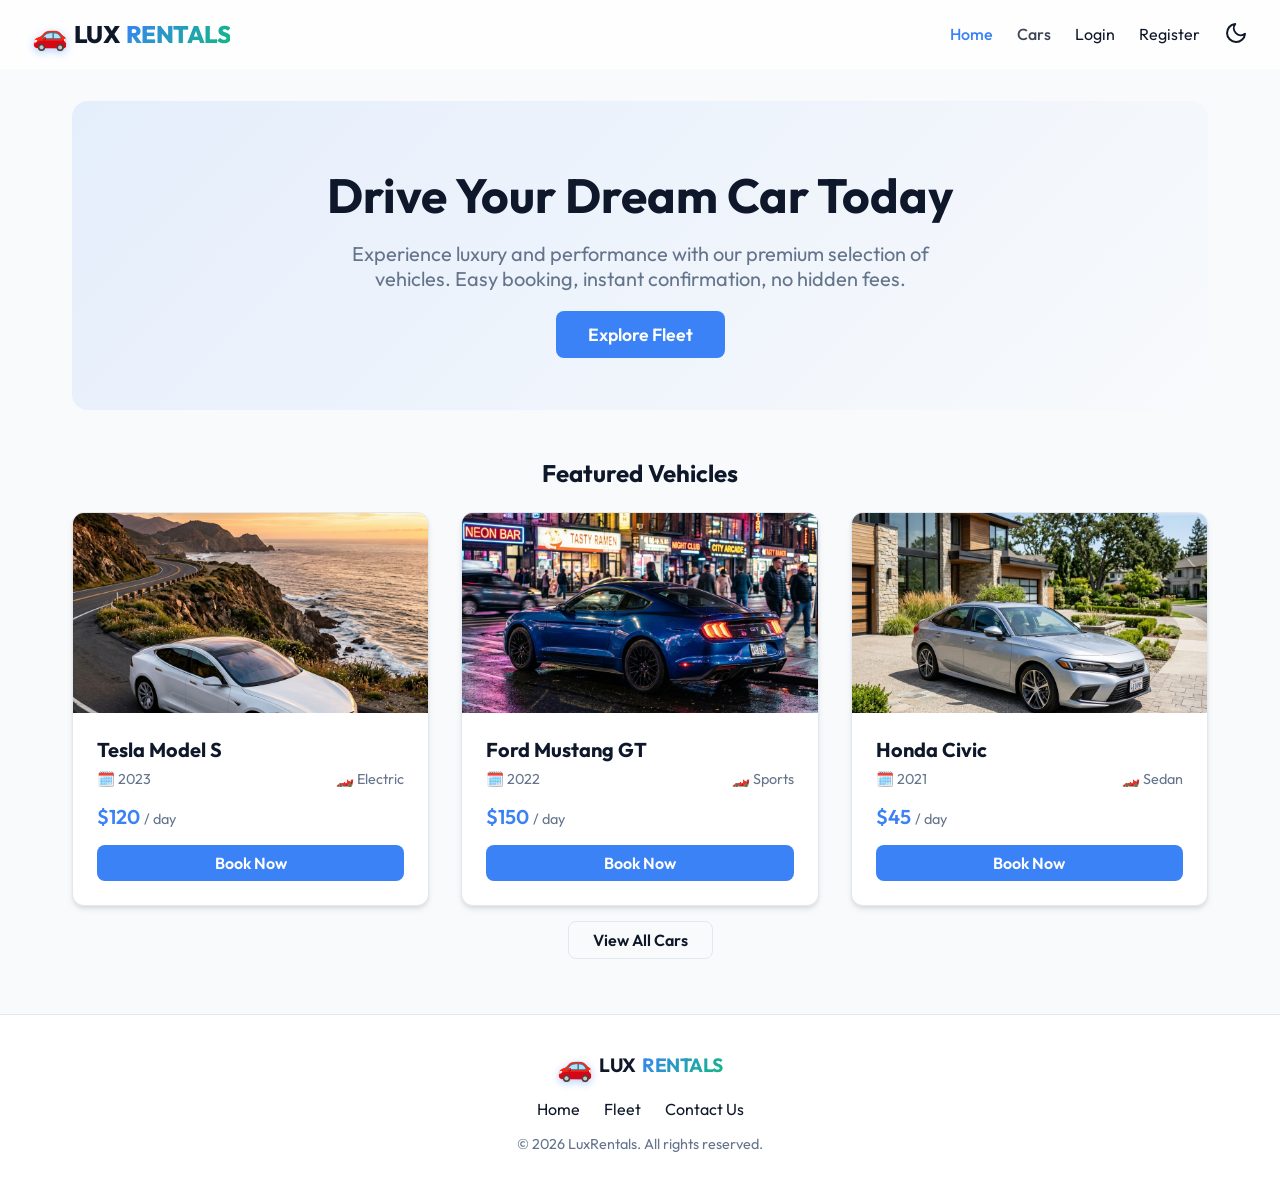
==== index.html @ 9cead7d9 "Initial commit: Production-ready Offline Car Rental Platform" ====
<!DOCTYPE html>
<html lang="en">
<head>
    <meta charset="UTF-8">
    <meta name="viewport" content="width=device-width, initial-scale=1.0">
    <title>LuxRentals - Premium Car Rental</title>
    <link rel="stylesheet" href="css/style.css">
    <link rel="stylesheet" href="css/components.css">
    <style>
        .hero {
            text-align: center;
            padding: 4rem 1rem;
            background: linear-gradient(135deg, rgba(59,130,246,0.1), transparent);
            border-radius: 16px;
            margin-bottom: 3rem;
        }
        .hero h1 { font-size: 3rem; margin-bottom: 1rem; }
        .hero p { font-size: 1.25rem; color: var(--text-secondary); margin-bottom: 2rem; max-width: 600px; margin-left: auto; margin-right: auto; }
    </style>
</head>
<body>
    <div id="navbar-placeholder"></div>
    <main class="fade-in">
        <section class="hero">
            <h1>Drive Your Dream Car Today</h1>
            <p>Experience luxury and performance with our premium selection of vehicles. Easy booking, instant confirmation, no hidden fees.</p>
            <a href="cars.html" class="btn btn-primary" style="font-size:1.1rem; padding: 0.75rem 2rem;">Explore Fleet</a>
        </section>
        
        <section>
            <h2 class="text-center mb-3">Featured Vehicles</h2>
            <div class="grid-container" id="featured-cars"></div>
            <div class="text-center mt-3">
                <a href="cars.html" class="btn btn-secondary">View All Cars</a>
            </div>
        </section>
    </main>
    <div id="footer-placeholder"></div>
    
    <script src="js/data.js"></script>
    <script src="js/app.js"></script>
    <script>
        document.addEventListener("DOMContentLoaded", () => {
            const cars = db.get("cars").slice(0, 3); // Get top 3
            const container = document.getElementById("featured-cars");
            cars.forEach(car => {
                container.innerHTML += `
                    <div class="card car-card">
                        <img src="${car.image}" alt="${car.model}" class="car-img" loading="lazy">
                        <div class="car-details">
                            <div class="car-title">${car.brand} ${car.model}</div>
                            <div class="car-specs">
                                <span>🗓️ ${car.year}</span>
                                <span>🏎️ ${car.type}</span>
                            </div>
                            <div class="car-price">$${car.price_per_day} <span style="font-size:0.9rem; color:var(--text-secondary); font-weight:normal;">/ day</span></div>
                            <a href="booking.html?car=${car.id}" class="btn btn-primary text-center">Book Now</a>
                        </div>
                    </div>
                `;
            });
        });
    </script>
</body>
</html>
---- css/style.css ----
@import url('https://fonts.googleapis.com/css2?family=Outfit:wght@300;400;500;600;700&display=swap');

:root {
    /* Light Theme */
    --bg-color: #f8fafc;
    --card-bg: #ffffff;
    --text-primary: #0f172a;
    --text-secondary: #64748b;
    --primary-color: #3b82f6;
    --primary-hover: #2563eb;
    --border-color: #e2e8f0;
    --danger-color: #ef4444;
    --success-color: #10b981;
    --card-shadow: 0 4px 6px -1px rgba(0, 0, 0, 0.1), 0 2px 4px -1px rgba(0, 0, 0, 0.06);
    --glass-bg: rgba(255, 255, 255, 0.8);
    --glass-border: rgba(255, 255, 255, 0.3);
}

[data-theme="dark"] {
    /* Dark Theme */
    --bg-color: #0f172a;
    --card-bg: #1e293b;
    --text-primary: #f8fafc;
    --text-secondary: #94a3b8;
    --primary-color: #3b82f6;
    --primary-hover: #60a5fa;
    --border-color: #334155;
    --card-shadow: 0 10px 15px -3px rgba(0, 0, 0, 0.5);
    --glass-bg: rgba(30, 41, 59, 0.7);
    --glass-border: rgba(255, 255, 255, 0.1);
}

* {
    margin: 0;
    padding: 0;
    box-sizing: border-box;
    font-family: 'Outfit', sans-serif;
    transition: background-color 0.3s ease, color 0.3s ease;
}

body {
    background-color: var(--bg-color);
    color: var(--text-primary);
    min-height: 100vh;
    display: flex;
    flex-direction: column;
}

main {
    flex: 1;
    padding: 2rem;
    max-width: 1200px;
    margin: 0 auto;
    width: 100%;
}

a {
    text-decoration: none;
    color: inherit;
}

/* Animations */
@keyframes fadeIn {
    from { opacity: 0; transform: translateY(10px); }
    to { opacity: 1; transform: translateY(0); }
}

.fade-in {
    animation: fadeIn 0.4s ease-out forwards;
}

/* Utils */
.text-center { text-align: center; }
.mb-1 { margin-bottom: 0.5rem; }
.mb-2 { margin-bottom: 1rem; }
.mb-3 { margin-bottom: 1.5rem; }
.mt-2 { margin-top: 1rem; }
.mt-3 { margin-top: 1.5rem; }
---- css/components.css ----
/* Navbar */
.navbar {
    position: sticky;
    top: 0;
    z-index: 1000;
    display: flex;
    justify-content: space-between;
    align-items: center;
    padding: 1rem 2rem;
    background: var(--glass-bg);
    backdrop-filter: blur(10px);
    -webkit-backdrop-filter: blur(10px);
    border-bottom: 1px solid var(--glass-border);
}

.nav-brand {
    display: flex;
    align-items: center;
}

.logo-text {
    display: flex;
    align-items: center;
    gap: 0.4rem;
    font-size: 1.5rem;
    font-weight: 800;
    text-transform: uppercase;
    letter-spacing: -0.5px;
}

.logo-icon {
    font-size: 1.8rem;
    filter: drop-shadow(0 2px 4px rgba(59, 130, 246, 0.4));
}

.logo-highlight {
    color: var(--primary-color);
    background: linear-gradient(135deg, var(--primary-color), var(--success-color));
    -webkit-background-clip: text;
    background-clip: text;
    -webkit-text-fill-color: transparent;
}

.nav-links {
    display: flex;
    gap: 1.5rem;
    align-items: center;
}

.nav-link {
    font-weight: 500;
    opacity: 0.8;
}

.nav-link:hover, .nav-link.active {
    opacity: 1;
    color: var(--primary-color);
}

.theme-toggle {
    background: none;
    border: none;
    cursor: pointer;
    color: var(--text-primary);
}

/* Buttons */
.btn {
    padding: 0.5rem 1.5rem;
    border-radius: 8px;
    font-weight: 600;
    cursor: pointer;
    border: none;
    transition: transform 0.2s, box-shadow 0.2s, background-color 0.2s;
}

.btn:active {
    transform: scale(0.95);
}

.btn-primary {
    background-color: var(--primary-color);
    color: white;
}

.btn-primary:hover {
    background-color: var(--primary-hover);
    box-shadow: 0 4px 12px rgba(59, 130, 246, 0.3);
}

.btn-secondary {
    background-color: transparent;
    border: 1px solid var(--border-color);
    color: var(--text-primary);
}

.btn-secondary:hover {
    background-color: var(--card-bg);
}

.btn-danger {
    background-color: var(--danger-color);
    color: white;
}

/* Forms */
.form-group {
    margin-bottom: 1rem;
    display: flex;
    flex-direction: column;
}

.form-group label {
    font-size: 0.9rem;
    margin-bottom: 0.5rem;
    color: var(--text-secondary);
}

.form-control {
    padding: 0.75rem 1rem;
    border-radius: 8px;
    border: 1px solid var(--border-color);
    background-color: var(--card-bg);
    color: var(--text-primary);
    font-size: 1rem;
}

.form-control:focus {
    outline: none;
    border-color: var(--primary-color);
    box-shadow: 0 0 0 3px rgba(59, 130, 246, 0.1);
}

/* Cards */
.card {
    background: var(--card-bg);
    border-radius: 12px;
    box-shadow: var(--card-shadow);
    overflow: hidden;
    border: 1px solid var(--border-color);
}

.car-card {
    display: flex;
    flex-direction: column;
    transition: transform 0.3s;
}

.car-card:hover {
    transform: translateY(-5px);
}

.car-img {
    width: 100%;
    height: 200px;
    object-fit: cover;
}

.car-details {
    padding: 1.5rem;
    display: flex;
    flex-direction: column;
    flex: 1;
}

.car-title {
    font-size: 1.25rem;
    font-weight: 700;
    margin-bottom: 0.5rem;
}

.car-specs {
    color: var(--text-secondary);
    font-size: 0.9rem;
    margin-bottom: 1rem;
    display: flex;
    justify-content: space-between;
}

.car-price {
    font-size: 1.25rem;
    font-weight: 600;
    color: var(--primary-color);
    margin-top: auto;
    margin-bottom: 1rem;
}

/* Grid Layouts */
.grid-container {
    display: grid;
    grid-template-columns: repeat(auto-fill, minmax(300px, 1fr));
    gap: 2rem;
}

/* Toasts */
#toast-container {
    position: fixed;
    bottom: 2rem;
    right: 2rem;
    display: flex;
    flex-direction: column;
    gap: 1rem;
    z-index: 9999;
}

.toast {
    padding: 1rem 1.5rem;
    border-radius: 8px;
    background: var(--card-bg);
    color: var(--text-primary);
    box-shadow: var(--card-shadow);
    border-left: 4px solid var(--primary-color);
    opacity: 0;
    transform: translateX(100%);
    transition: opacity 0.3s, transform 0.3s;
}

.toast.toast-success { border-color: var(--success-color); }
.toast.toast-error { border-color: var(--danger-color); }

.toast.show {
    opacity: 1;
    transform: translateX(0);
}

/* Footer */
.footer {
    background: var(--card-bg);
    padding: 2rem;
    text-align: center;
    border-top: 1px solid var(--border-color);
    margin-top: 2rem;
}

.footer-content {
    max-width: 1200px;
    margin: 0 auto;
}

.footer-brand {
    font-size: 1.2rem;
    font-weight: 700;
    margin-bottom: 1rem;
}

.footer-links {
    display: flex;
    justify-content: center;
    gap: 1.5rem;
    margin-bottom: 1rem;
}

.footer-copy {
    color: var(--text-secondary);
    font-size: 0.9rem;
}

/* Modals */
.modal-overlay {
    position: fixed;
    top: 0; left: 0; right: 0; bottom: 0;
    background: rgba(0,0,0,0.5);
    backdrop-filter: blur(4px);
    display: flex;
    align-items: center;
    justify-content: center;
    z-index: 2000;
    opacity: 0;
    pointer-events: none;
    transition: opacity 0.3s;
}

.modal-overlay.active {
    opacity: 1;
    pointer-events: auto;
}

.modal-content {
    background: var(--card-bg);
    padding: 2rem;
    border-radius: 12px;
    width: 90%;
    max-width: 600px;
    box-shadow: 0 20px 25px -5px rgba(0, 0, 0, 0.1);
    transform: translateY(20px);
    transition: transform 0.3s;
}

.modal-overlay.active .modal-content {
    transform: translateY(0);
}

.modal-header {
    display: flex;
    justify-content: space-between;
    align-items: center;
    margin-bottom: 1.5rem;
}

.modal-close {
    background: none;
    border: none;
    font-size: 1.5rem;
    color: var(--text-secondary);
    cursor: pointer;
}
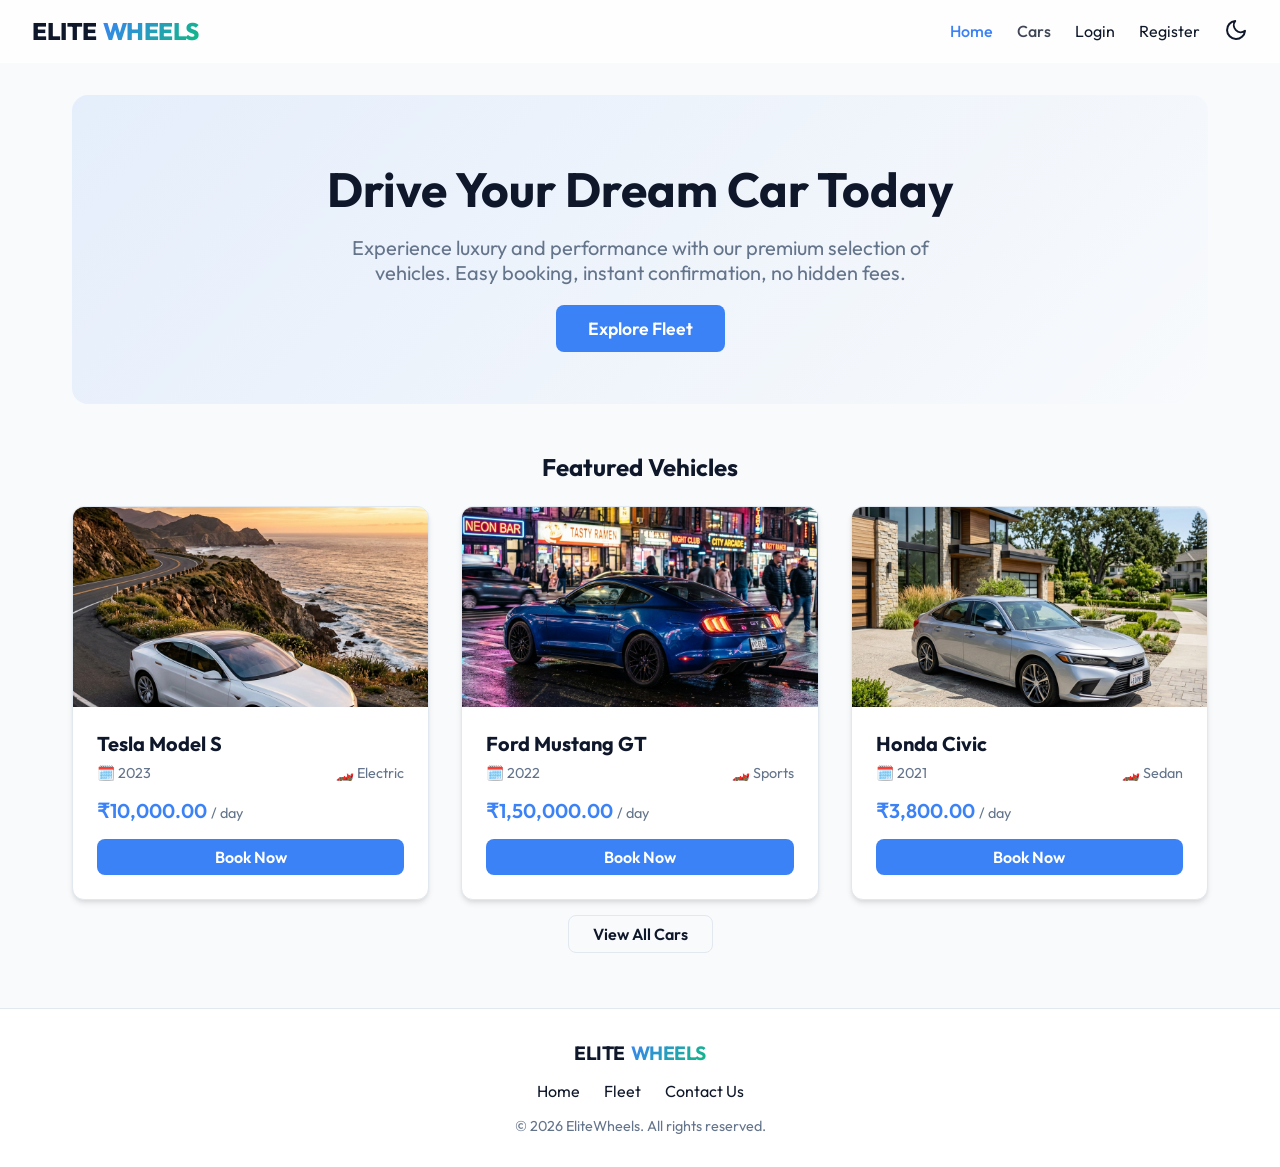
==== commit 0fd8d79a: "Updated" ====
--- a/index.html
+++ b/index.html
@@ -53,7 +53,7 @@
                                 <span>🗓️ ${car.year}</span>
                                 <span>🏎️ ${car.type}</span>
                             </div>
-                            <div class="car-price">$${car.price_per_day} <span style="font-size:0.9rem; color:var(--text-secondary); font-weight:normal;">/ day</span></div>
+                            <div class="car-price">${utils.formatCurrency(car.price_per_day)} <span style="font-size:0.9rem; color:var(--text-secondary); font-weight:normal;">/ day</span></div>
                             <a href="booking.html?car=${car.id}" class="btn btn-primary text-center">Book Now</a>
                         </div>
                     </div>
